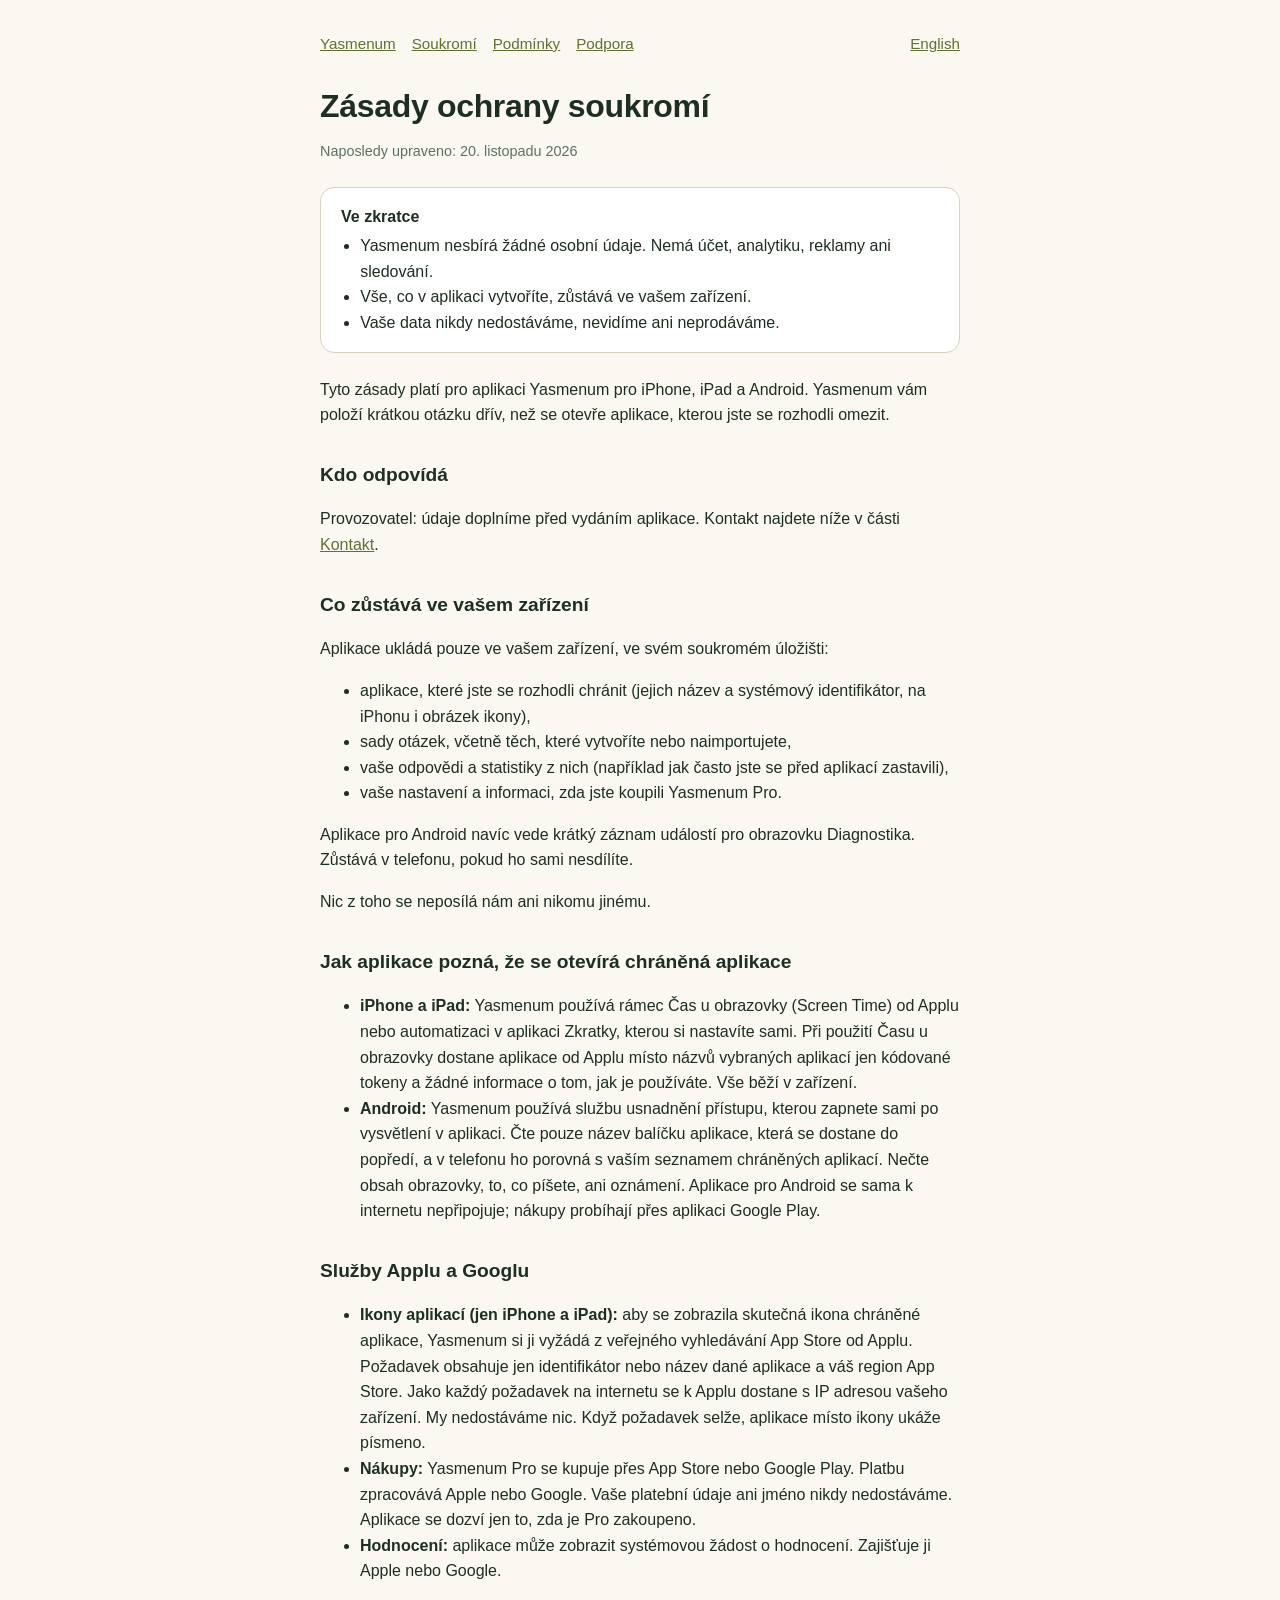
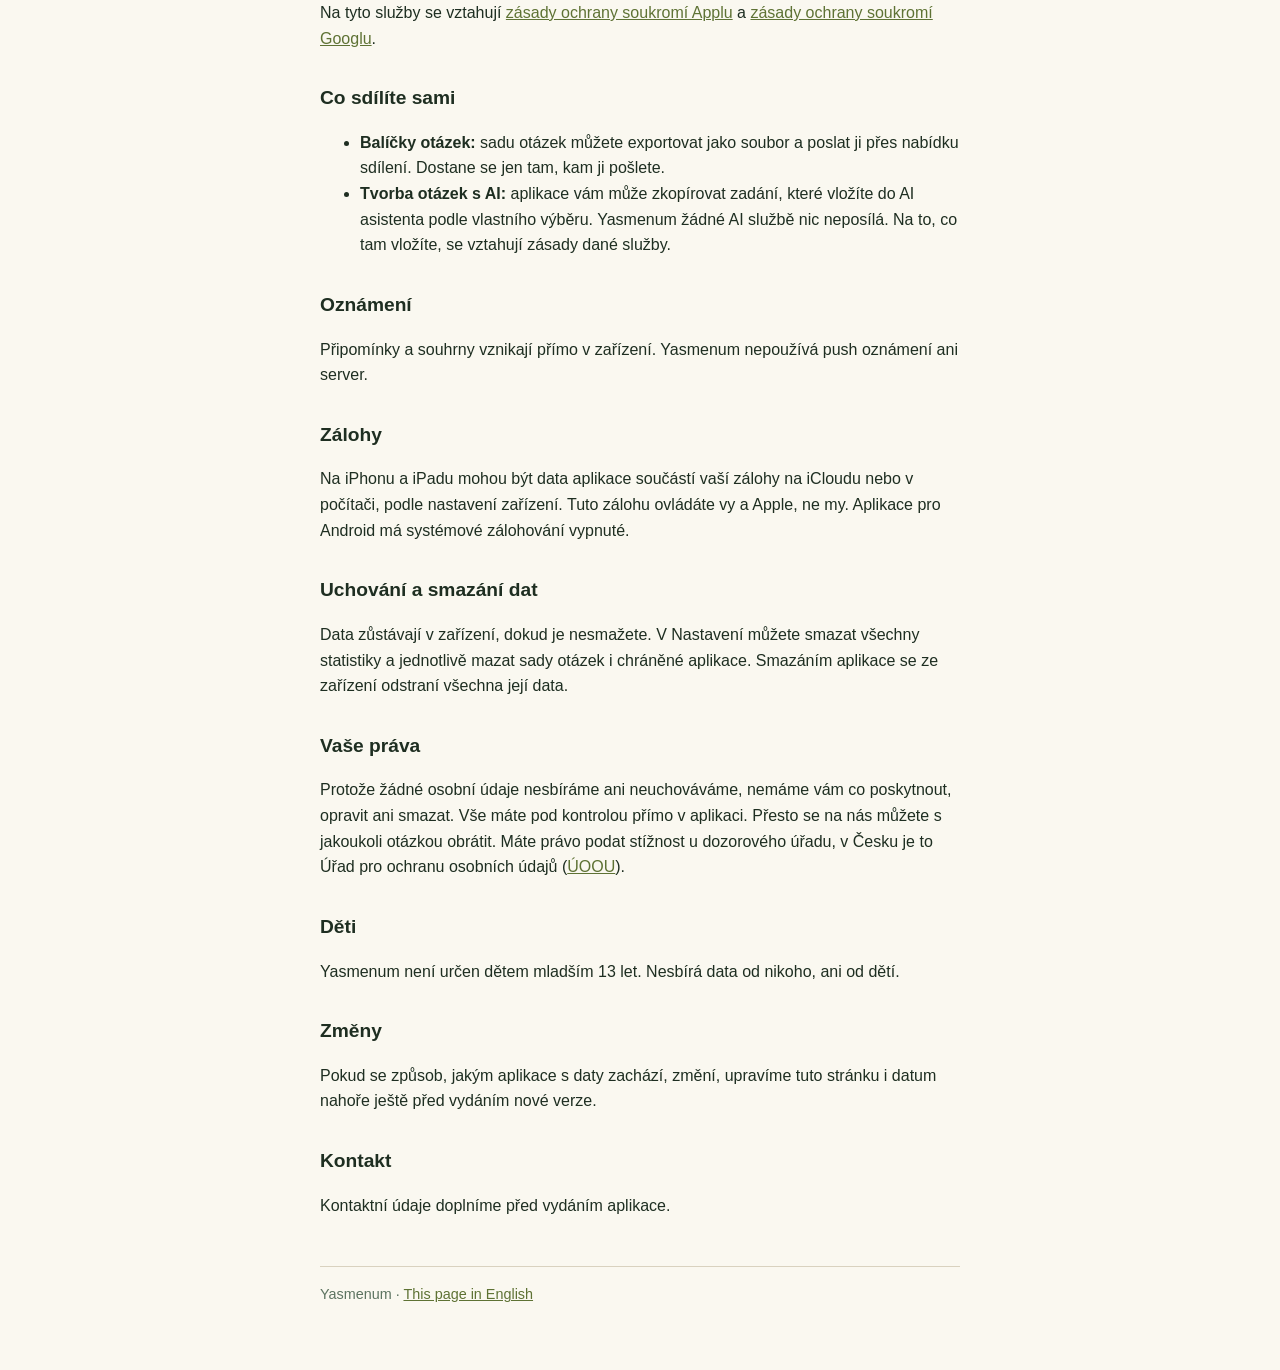
==== cs/privacy.html @ b7bd1934 "Add privacy policy, terms and support pages (EN + CS) Public pages the App Store and Google Play req" ====
<!doctype html>
<html lang="cs">
<head>
<meta charset="utf-8">
<meta name="viewport" content="width=device-width, initial-scale=1">
<title>Yasmenum – zásady ochrany soukromí</title>
<meta name="description" content="Yasmenum nesbírá žádné osobní údaje. Vše zůstává ve vašem zařízení.">
<link rel="stylesheet" href="../style.css">
<link rel="alternate" hreflang="en" href="../privacy.html">
</head>
<body>
<main>
<header><nav>
  <a href="./">Yasmenum</a><a href="privacy.html">Soukromí</a><a href="terms.html">Podmínky</a><a href="support.html">Podpora</a>
  <a class="lang" href="../privacy.html" hreflang="en">English</a>
</nav></header>

<h1>Zásady ochrany soukromí</h1>
<p class="updated">Naposledy upraveno: 20. listopadu 2026</p>

<div class="summary">
  <strong>Ve zkratce</strong>
  <ul>
    <li>Yasmenum nesbírá žádné osobní údaje. Nemá účet, analytiku, reklamy ani sledování.</li>
    <li>Vše, co v aplikaci vytvoříte, zůstává ve vašem zařízení.</li>
    <li>Vaše data nikdy nedostáváme, nevidíme ani neprodáváme.</li>
  </ul>
</div>

<p>Tyto zásady platí pro aplikaci Yasmenum pro iPhone, iPad a Android. Yasmenum vám položí krátkou otázku dřív, než se otevře aplikace, kterou jste se rozhodli omezit.</p>

<h2>Kdo odpovídá</h2>
<p><!-- TODO(s.r.o.): název, sídlo, IČO, zápis v rejstříku -->Provozovatel: údaje doplníme před vydáním aplikace. Kontakt najdete níže v části <a href="#kontakt">Kontakt</a>.</p>

<h2>Co zůstává ve vašem zařízení</h2>
<p>Aplikace ukládá pouze ve vašem zařízení, ve svém soukromém úložišti:</p>
<ul>
  <li>aplikace, které jste se rozhodli chránit (jejich název a systémový identifikátor, na iPhonu i obrázek ikony),</li>
  <li>sady otázek, včetně těch, které vytvoříte nebo naimportujete,</li>
  <li>vaše odpovědi a statistiky z nich (například jak často jste se před aplikací zastavili),</li>
  <li>vaše nastavení a informaci, zda jste koupili Yasmenum Pro.</li>
</ul>
<p>Aplikace pro Android navíc vede krátký záznam událostí pro obrazovku Diagnostika. Zůstává v telefonu, pokud ho sami nesdílíte.</p>
<p>Nic z toho se neposílá nám ani nikomu jinému.</p>

<h2>Jak aplikace pozná, že se otevírá chráněná aplikace</h2>
<ul>
  <li><strong>iPhone a iPad:</strong> Yasmenum používá rámec Čas u obrazovky (Screen Time) od Applu nebo automatizaci v aplikaci Zkratky, kterou si nastavíte sami. Při použití Času u obrazovky dostane aplikace od Applu místo názvů vybraných aplikací jen kódované tokeny a žádné informace o tom, jak je používáte. Vše běží v zařízení.</li>
  <li><strong>Android:</strong> Yasmenum používá službu usnadnění přístupu, kterou zapnete sami po vysvětlení v aplikaci. Čte pouze název balíčku aplikace, která se dostane do popředí, a v telefonu ho porovná s vaším seznamem chráněných aplikací. Nečte obsah obrazovky, to, co píšete, ani oznámení. Aplikace pro Android se sama k internetu nepřipojuje; nákupy probíhají přes aplikaci Google Play.</li>
</ul>

<h2>Služby Applu a Googlu</h2>
<ul>
  <li><strong>Ikony aplikací (jen iPhone a iPad):</strong> aby se zobrazila skutečná ikona chráněné aplikace, Yasmenum si ji vyžádá z veřejného vyhledávání App Store od Applu. Požadavek obsahuje jen identifikátor nebo název dané aplikace a váš region App Store. Jako každý požadavek na internetu se k Applu dostane s IP adresou vašeho zařízení. My nedostáváme nic. Když požadavek selže, aplikace místo ikony ukáže písmeno.</li>
  <li><strong>Nákupy:</strong> Yasmenum Pro se kupuje přes App Store nebo Google Play. Platbu zpracovává Apple nebo Google. Vaše platební údaje ani jméno nikdy nedostáváme. Aplikace se dozví jen to, zda je Pro zakoupeno.</li>
  <li><strong>Hodnocení:</strong> aplikace může zobrazit systémovou žádost o hodnocení. Zajišťuje ji Apple nebo Google.</li>
</ul>
<p>Na tyto služby se vztahují <a href="https://www.apple.com/cz/legal/privacy/">zásady ochrany soukromí Applu</a> a <a href="https://policies.google.com/privacy?hl=cs">zásady ochrany soukromí Googlu</a>.</p>

<h2>Co sdílíte sami</h2>
<ul>
  <li><strong>Balíčky otázek:</strong> sadu otázek můžete exportovat jako soubor a poslat ji přes nabídku sdílení. Dostane se jen tam, kam ji pošlete.</li>
  <li><strong>Tvorba otázek s AI:</strong> aplikace vám může zkopírovat zadání, které vložíte do AI asistenta podle vlastního výběru. Yasmenum žádné AI službě nic neposílá. Na to, co tam vložíte, se vztahují zásady dané služby.</li>
</ul>

<h2>Oznámení</h2>
<p>Připomínky a souhrny vznikají přímo v zařízení. Yasmenum nepoužívá push oznámení ani server.</p>

<h2>Zálohy</h2>
<p>Na iPhonu a iPadu mohou být data aplikace součástí vaší zálohy na iCloudu nebo v počítači, podle nastavení zařízení. Tuto zálohu ovládáte vy a Apple, ne my. Aplikace pro Android má systémové zálohování vypnuté.</p>

<h2>Uchování a smazání dat</h2>
<p>Data zůstávají v zařízení, dokud je nesmažete. V Nastavení můžete smazat všechny statistiky a jednotlivě mazat sady otázek i chráněné aplikace. Smazáním aplikace se ze zařízení odstraní všechna její data.</p>

<h2>Vaše práva</h2>
<p>Protože žádné osobní údaje nesbíráme ani neuchováváme, nemáme vám co poskytnout, opravit ani smazat. Vše máte pod kontrolou přímo v aplikaci. Přesto se na nás můžete s jakoukoli otázkou obrátit. Máte právo podat stížnost u dozorového úřadu, v Česku je to Úřad pro ochranu osobních údajů (<a href="https://uoou.gov.cz">ÚOOU</a>).</p>

<h2>Děti</h2>
<p>Yasmenum není určen dětem mladším 13 let. Nesbírá data od nikoho, ani od dětí.</p>

<h2>Změny</h2>
<p>Pokud se způsob, jakým aplikace s daty zachází, změní, upravíme tuto stránku i datum nahoře ještě před vydáním nové verze.</p>

<h2 id="kontakt">Kontakt</h2>
<p><!-- TODO(s.r.o.): e-mail podpory -->Kontaktní údaje doplníme před vydáním aplikace.</p>

<footer>Yasmenum · <a href="../privacy.html" hreflang="en">This page in English</a></footer>
</main>
</body>
</html>
---- style.css ----
:root {
  --canvas: #FAF8F0; --card: #FFFFFF; --border: #D9D2BF;
  --ink: #1E2E21; --ink2: #5C7360; --accent: #5E7234;
}
@media (prefers-color-scheme: dark) {
  :root {
    --canvas: #111913; --card: #1A2A1E; --border: #29392E;
    --ink: #F4FDF5; --ink2: #9AB79E; --accent: #A9BE72;
  }
}
* { box-sizing: border-box; }
body {
  margin: 0; background: var(--canvas); color: var(--ink);
  font: 100%/1.6 -apple-system, BlinkMacSystemFont, "Segoe UI", Roboto, sans-serif;
}
main { max-width: 42rem; margin: 0 auto; padding: 2rem 1rem 4rem; }
header nav { display: flex; flex-wrap: wrap; gap: .25rem 1rem; font-size: .95rem; margin-bottom: 2rem; }
header nav .lang { margin-left: auto; }
a { color: var(--accent); }
h1 { font-size: 2rem; line-height: 1.15; letter-spacing: -0.01em; margin: 0 0 .25rem; }
h2 { font-size: 1.2rem; margin: 2rem 0 .5rem; }
.updated, footer { color: var(--ink2); font-size: .9rem; }
.summary { background: var(--card); border: 1px solid var(--border); border-radius: 14px; padding: 1rem 1.25rem; margin: 1.5rem 0; }
.summary ul { margin: .25rem 0 0; padding-left: 1.2rem; }
footer { margin-top: 3rem; border-top: 1px solid var(--border); padding-top: 1rem; }
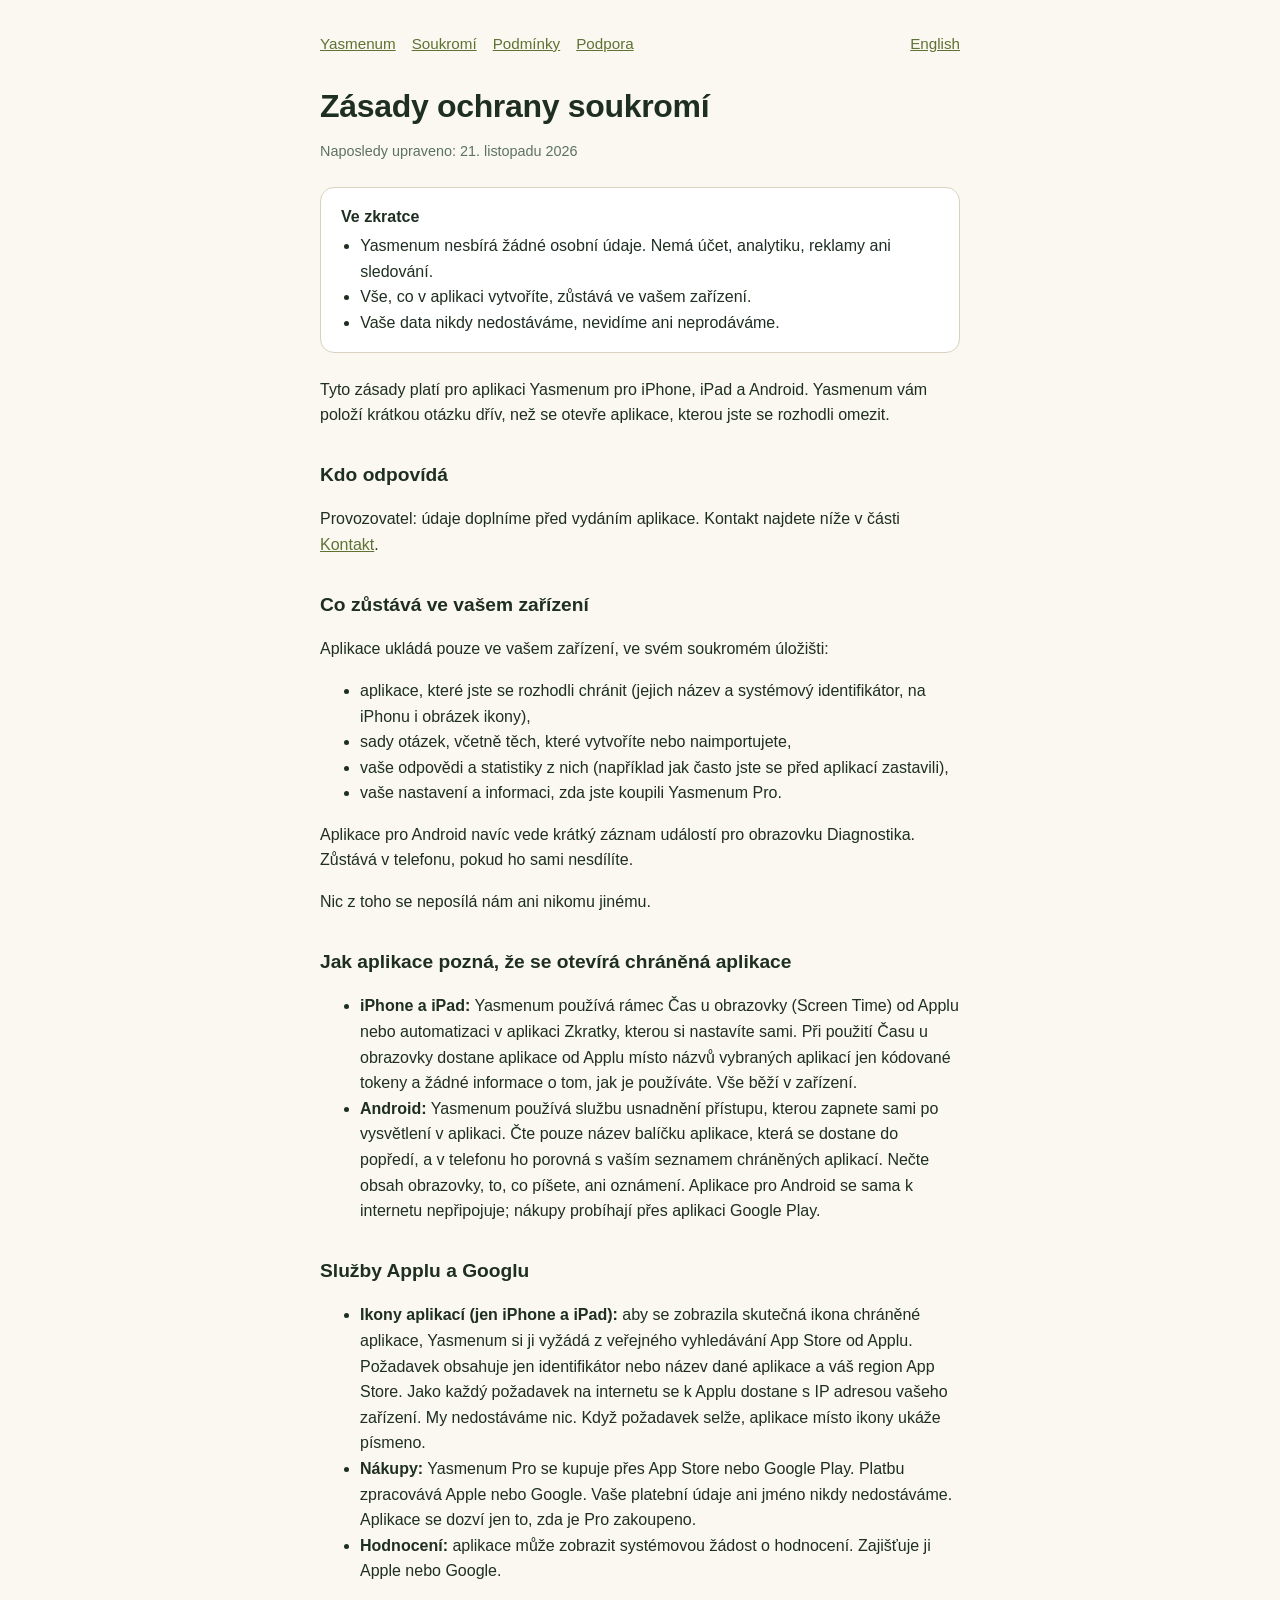
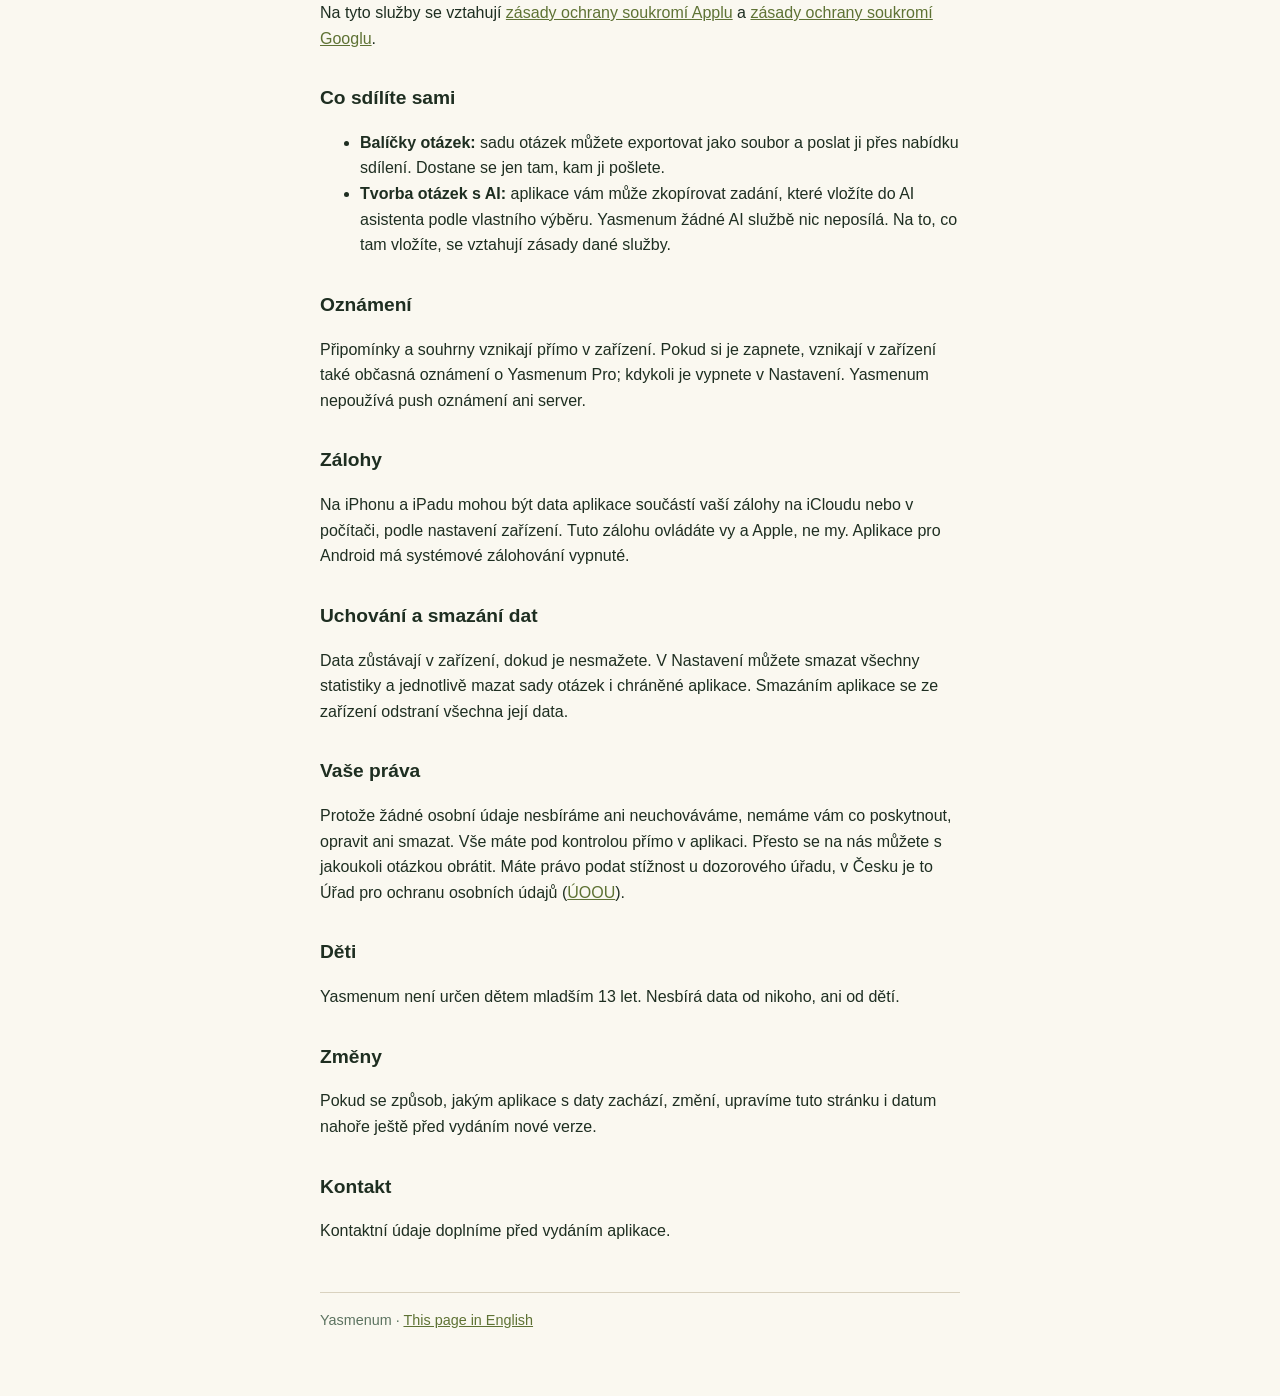
==== commit f149471f: "docs: mention opt-in Pro offer notifications in the privacy policy The app (iOS 0.14.0) can send occ" ====
--- a/cs/privacy.html
+++ b/cs/privacy.html
@@ -16,7 +16,7 @@
 </nav></header>
 
 <h1>Zásady ochrany soukromí</h1>
-<p class="updated">Naposledy upraveno: 20. listopadu 2026</p>
+<p class="updated">Naposledy upraveno: 21. listopadu 2026</p>
 
 <div class="summary">
   <strong>Ve zkratce</strong>
@@ -64,7 +64,7 @@
 </ul>
 
 <h2>Oznámení</h2>
-<p>Připomínky a souhrny vznikají přímo v zařízení. Yasmenum nepoužívá push oznámení ani server.</p>
+<p>Připomínky a souhrny vznikají přímo v zařízení. Pokud si je zapnete, vznikají v zařízení také občasná oznámení o Yasmenum Pro; kdykoli je vypnete v Nastavení. Yasmenum nepoužívá push oznámení ani server.</p>
 
 <h2>Zálohy</h2>
 <p>Na iPhonu a iPadu mohou být data aplikace součástí vaší zálohy na iCloudu nebo v počítači, podle nastavení zařízení. Tuto zálohu ovládáte vy a Apple, ne my. Aplikace pro Android má systémové zálohování vypnuté.</p>
